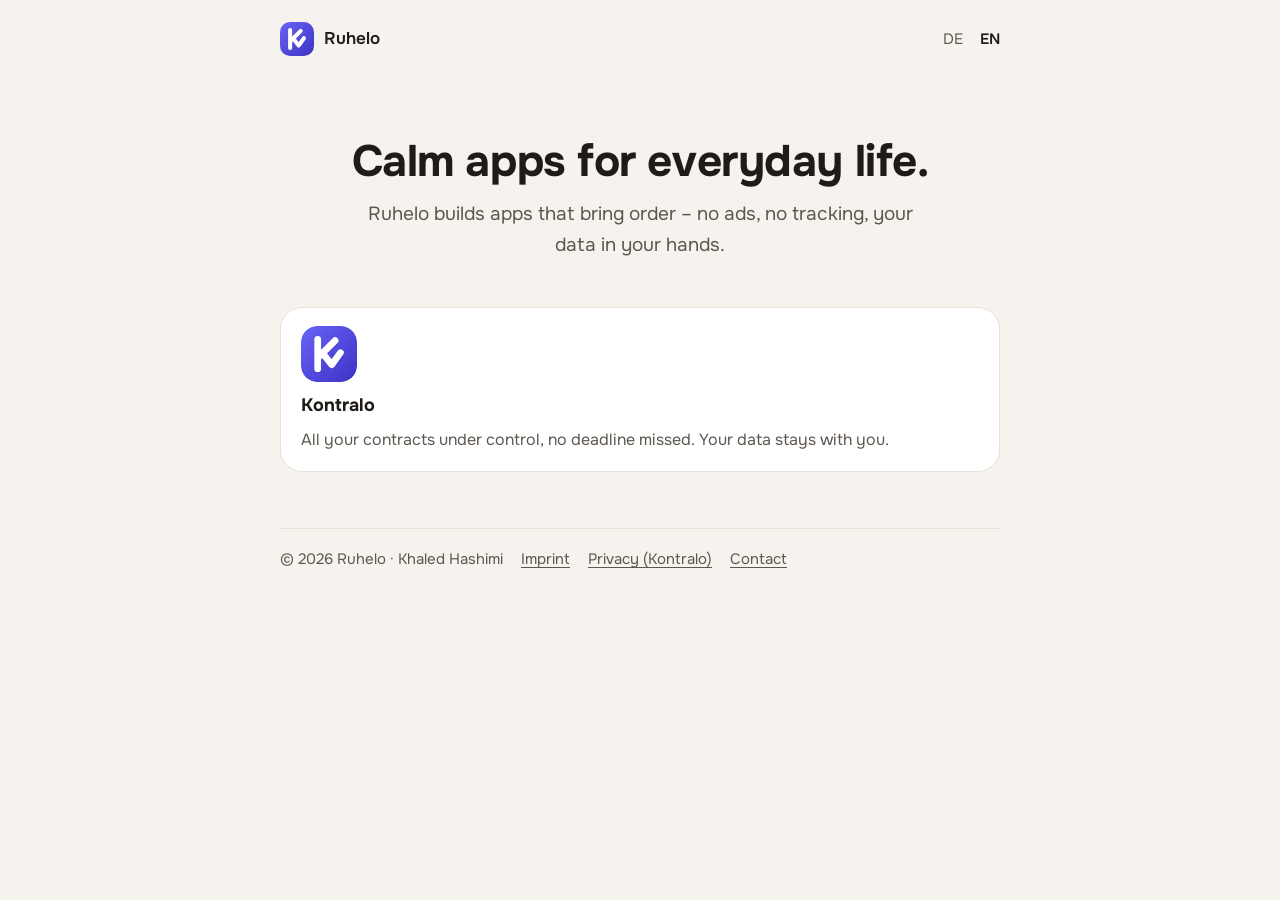
==== en/index.html @ d21aceac "Website-Entwurf: Startseite Ruhelo, Kontralo, Datenschutzerklärung und Impressum (DE/EN) Co-Authored" ====
<!doctype html>
<html lang="en">
<head>
<meta charset="utf-8">
<meta name="viewport" content="width=device-width, initial-scale=1">
<title>Ruhelo – calm apps for everyday life</title>
<meta name="description" content="Ruhelo builds apps that bring order – no ads, no tracking, your data in your hands.">
<link rel="icon" href="../assets/kontralo-icon.svg" type="image/svg+xml">
<link rel="stylesheet" href="../assets/style.css">
</head>
<body>
<div class="wrap">
<header class="top">
  <a class="brand" href="../en/"><img src="../assets/kontralo-icon.svg" alt="">Ruhelo</a>
  <nav class="lang" aria-label="Sprache / Language">
    <a href="../" hreflang="de">DE</a>
    <a href="../en/" hreflang="en" aria-current="page">EN</a>
  </nav>
</header>
<main>

<section class="hero">
  <h1>Calm apps for everyday life.</h1>
  <p class="lead">Ruhelo builds apps that bring order – no ads, no tracking, your data in your hands.</p>
</section>
<div class="grid">
  <a class="card" href="../kontralo/en/" style="text-decoration:none">
    <img src="../assets/kontralo-icon.svg" alt="" width="56" height="56" style="border-radius:16px">
    <h3 style="color:var(--text)">Kontralo</h3>
    <p>All your contracts under control, no deadline missed. Your data stays with you.</p>
  </a>
</div>

</main>
<footer>
  <span>© 2026 Ruhelo · Khaled Hashimi</span>
  <a href="../en/imprint/">Imprint</a>
  <a href="../kontralo/en/privacy/">Privacy (Kontralo)</a>
  <a href="mailto:ruhelo.apps@gmail.com">Contact</a>
</footer>
</div>
</body>
</html>
---- assets/style.css ----
/* Ruhelo – gleiche Farben wie die App (warmes Creme, Indigo), Hell und Dunkel. Keine Cookies, keine
   externen Schriften: Onest liegt hier auf dem Server (SIL Open Font License, siehe OFL-Onest.txt). */
@font-face { font-family: "Onest"; src: url("onest.ttf") format("truetype"); font-weight: 100 900; font-display: swap; }
:root {
  --bg: #F6F3EE; --surface: #FFFFFF; --text: #1F1B16; --text2: #5E574F; --line: #E7E1D8;
  --accent: #4F46E5; --accent-text: #4338CA; --soft: #ECEAFD;
  color-scheme: light dark;
}
@media (prefers-color-scheme: dark) {
  :root { --bg: #110F0D; --surface: #1C1A18; --text: #F6F3EE; --text2: #B4ADA4; --line: #2E2A26;
          --accent: #6B63F2; --accent-text: #A8A3FA; --soft: #24213D; }
}
* { box-sizing: border-box; }
html { -webkit-text-size-adjust: 100%; }
body { margin: 0; background: var(--bg); color: var(--text); font: 17px/1.65 "Onest", system-ui, sans-serif; }
a { color: var(--accent-text); text-underline-offset: 3px; }
.wrap { max-width: 760px; margin: 0 auto; padding: 0 20px; }
header.top { display: flex; align-items: center; justify-content: space-between; padding: 22px 0; }
.brand { display: flex; align-items: center; gap: 10px; font-weight: 600; color: var(--text); text-decoration: none; }
.brand img { width: 34px; height: 34px; }
.lang a { color: var(--text2); text-decoration: none; font-size: 15px; margin-left: 12px; }
.lang a[aria-current] { color: var(--text); font-weight: 600; }
.hero { padding: 36px 0 20px; text-align: center; }
.hero img.icon { width: 112px; height: 112px; border-radius: 30px; box-shadow: 0 18px 40px -18px rgba(61,50,196,.55); }
h1 { font-size: clamp(30px, 6vw, 44px); line-height: 1.15; margin: 22px 0 12px; letter-spacing: -0.01em; }
h2 { font-size: 24px; line-height: 1.25; margin: 40px 0 10px; }
h3 { font-size: 18px; margin: 26px 0 6px; }
.lead { font-size: 19px; color: var(--text2); max-width: 560px; margin: 0 auto; }
.badge { display: inline-block; margin-top: 26px; padding: 12px 22px; border-radius: 16px; background: var(--accent); color: #fff; font-weight: 600; text-decoration: none; }
.badge.soon { background: var(--soft); color: var(--accent-text); }
.grid { display: grid; grid-template-columns: repeat(auto-fit, minmax(220px, 1fr)); gap: 14px; margin: 26px 0; }
.card { background: var(--surface); border: 1px solid var(--line); border-radius: 22px; padding: 18px 20px; }
.card h3 { margin-top: 0; }
.card p { margin: 0; color: var(--text2); font-size: 16px; }
.legal h2 { font-size: 21px; margin-top: 34px; }
.legal p, .legal li { color: var(--text); }
.note { background: var(--soft); border-radius: 16px; padding: 14px 18px; font-size: 15px; }
footer { margin: 56px 0 30px; padding-top: 18px; border-top: 1px solid var(--line); color: var(--text2); font-size: 15px; display: flex; flex-wrap: wrap; gap: 8px 18px; }
footer a { color: var(--text2); }
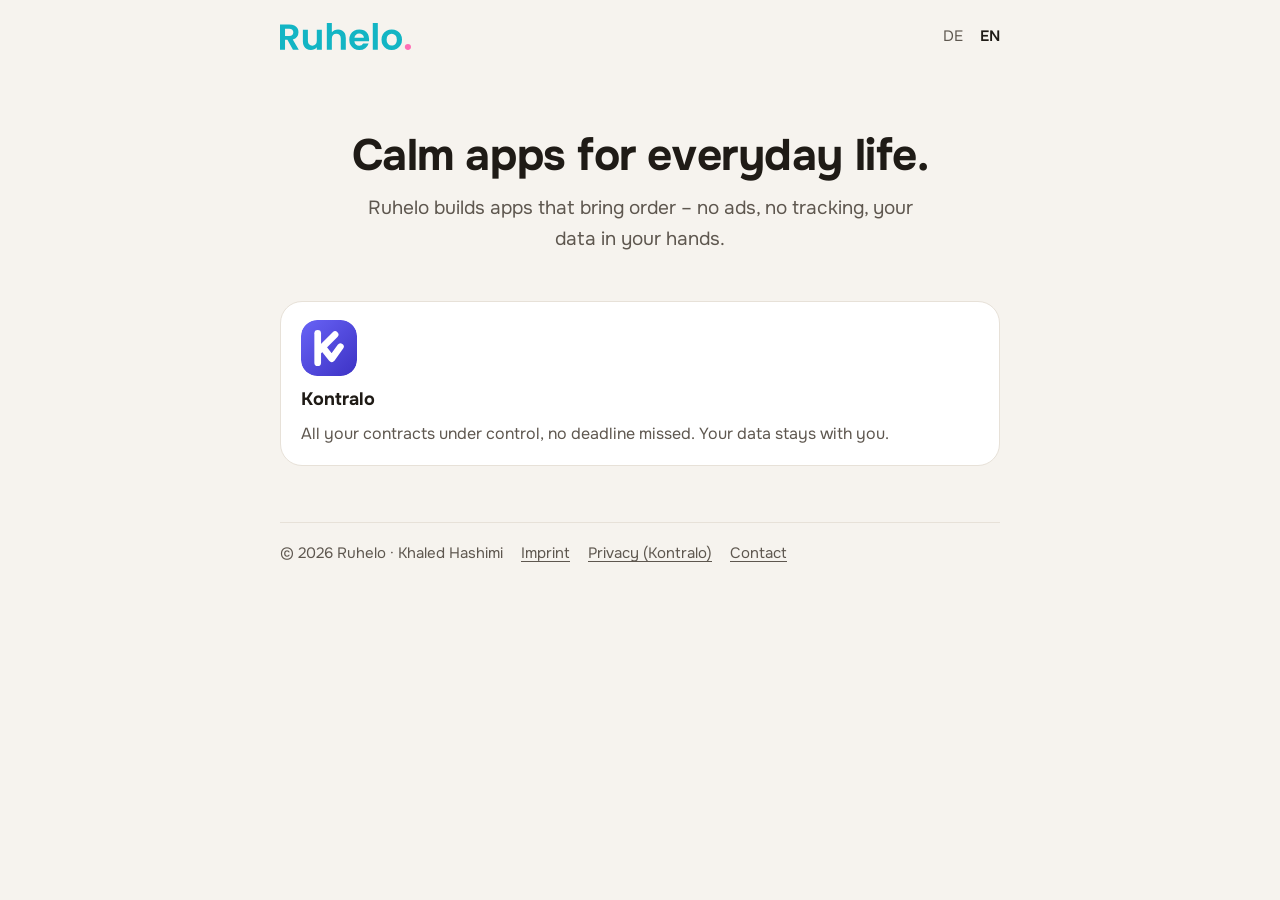
==== commit b9d1a7c8: "Eigenes Ruhelo-Zeichen: Schriftzug „Ruhelo.“ in der Kopfzeile, Mini-Zeichen „R.“ als Tab-Symbol (Kon" ====
--- a/en/index.html
+++ b/en/index.html
@@ -5,13 +5,13 @@
 <meta name="viewport" content="width=device-width, initial-scale=1">
 <title>Ruhelo – calm apps for everyday life</title>
 <meta name="description" content="Ruhelo builds apps that bring order – no ads, no tracking, your data in your hands.">
-<link rel="icon" href="../assets/kontralo-icon.svg" type="image/svg+xml">
+<link rel="icon" href="../assets/ruhelo-icon.svg" type="image/svg+xml">
 <link rel="stylesheet" href="../assets/style.css">
 </head>
 <body>
 <div class="wrap">
 <header class="top">
-  <a class="brand" href="../en/"><img src="../assets/kontralo-icon.svg" alt="">Ruhelo</a>
+  <a class="brand" href="../en/"><img class="logo" src="../assets/ruhelo-logo.svg" alt="Ruhelo" width="131" height="27"></a>
   <nav class="lang" aria-label="Sprache / Language">
     <a href="../" hreflang="de">DE</a>
     <a href="../en/" hreflang="en" aria-current="page">EN</a>
--- a/assets/style.css
+++ b/assets/style.css
@@ -18,6 +18,7 @@
 header.top { display: flex; align-items: center; justify-content: space-between; padding: 22px 0; }
 .brand { display: flex; align-items: center; gap: 10px; font-weight: 600; color: var(--text); text-decoration: none; }
 .brand img { width: 34px; height: 34px; }
+.brand img.logo { width: auto; height: 27px; }
 .lang a { color: var(--text2); text-decoration: none; font-size: 15px; margin-left: 12px; }
 .lang a[aria-current] { color: var(--text); font-weight: 600; }
 .hero { padding: 36px 0 20px; text-align: center; }
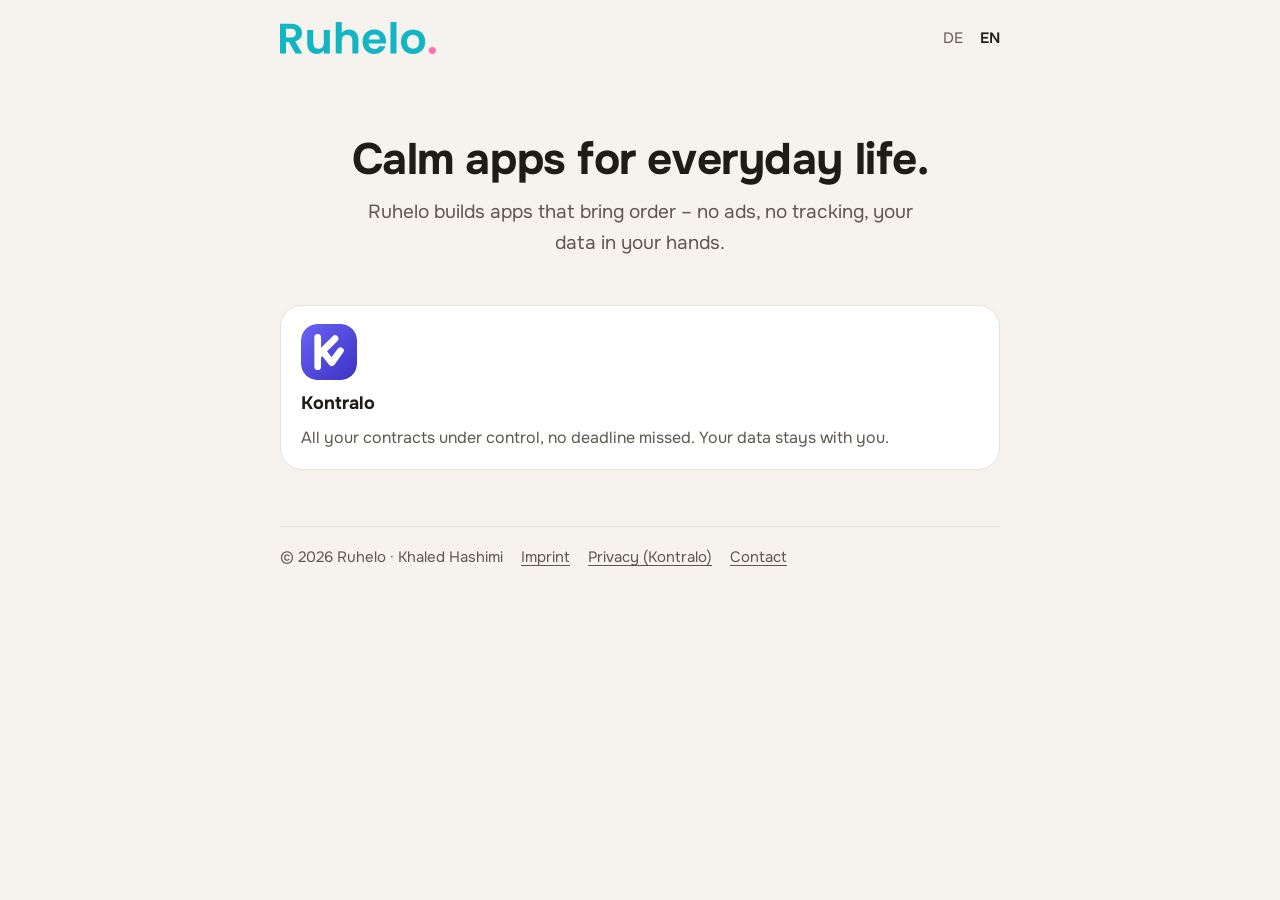
==== commit edfb77c6: "Ruhelo-Schriftzug größer (32 px) und gegen alte Browser-Zwischenspeicher abgesichert (style.css?v=3," ====
--- a/en/index.html
+++ b/en/index.html
@@ -5,13 +5,13 @@
 <meta name="viewport" content="width=device-width, initial-scale=1">
 <title>Ruhelo – calm apps for everyday life</title>
 <meta name="description" content="Ruhelo builds apps that bring order – no ads, no tracking, your data in your hands.">
-<link rel="icon" href="../assets/ruhelo-icon.svg" type="image/svg+xml">
-<link rel="stylesheet" href="../assets/style.css">
+<link rel="icon" href="../assets/ruhelo-icon.svg?v=3" type="image/svg+xml">
+<link rel="stylesheet" href="../assets/style.css?v=3">
 </head>
 <body>
 <div class="wrap">
 <header class="top">
-  <a class="brand" href="../en/"><img class="logo" src="../assets/ruhelo-logo.svg" alt="Ruhelo" width="131" height="27"></a>
+  <a class="brand" href="../en/"><img class="logo" src="../assets/ruhelo-logo.svg" alt="Ruhelo" width="156" height="32" style="height:32px;width:auto"></a>
   <nav class="lang" aria-label="Sprache / Language">
     <a href="../" hreflang="de">DE</a>
     <a href="../en/" hreflang="en" aria-current="page">EN</a>
--- a/assets/style.css
+++ b/assets/style.css
@@ -18,7 +18,7 @@
 header.top { display: flex; align-items: center; justify-content: space-between; padding: 22px 0; }
 .brand { display: flex; align-items: center; gap: 10px; font-weight: 600; color: var(--text); text-decoration: none; }
 .brand img { width: 34px; height: 34px; }
-.brand img.logo { width: auto; height: 27px; }
+.brand img.logo { width: auto; height: 32px; }
 .lang a { color: var(--text2); text-decoration: none; font-size: 15px; margin-left: 12px; }
 .lang a[aria-current] { color: var(--text); font-weight: 600; }
 .hero { padding: 36px 0 20px; text-align: center; }
